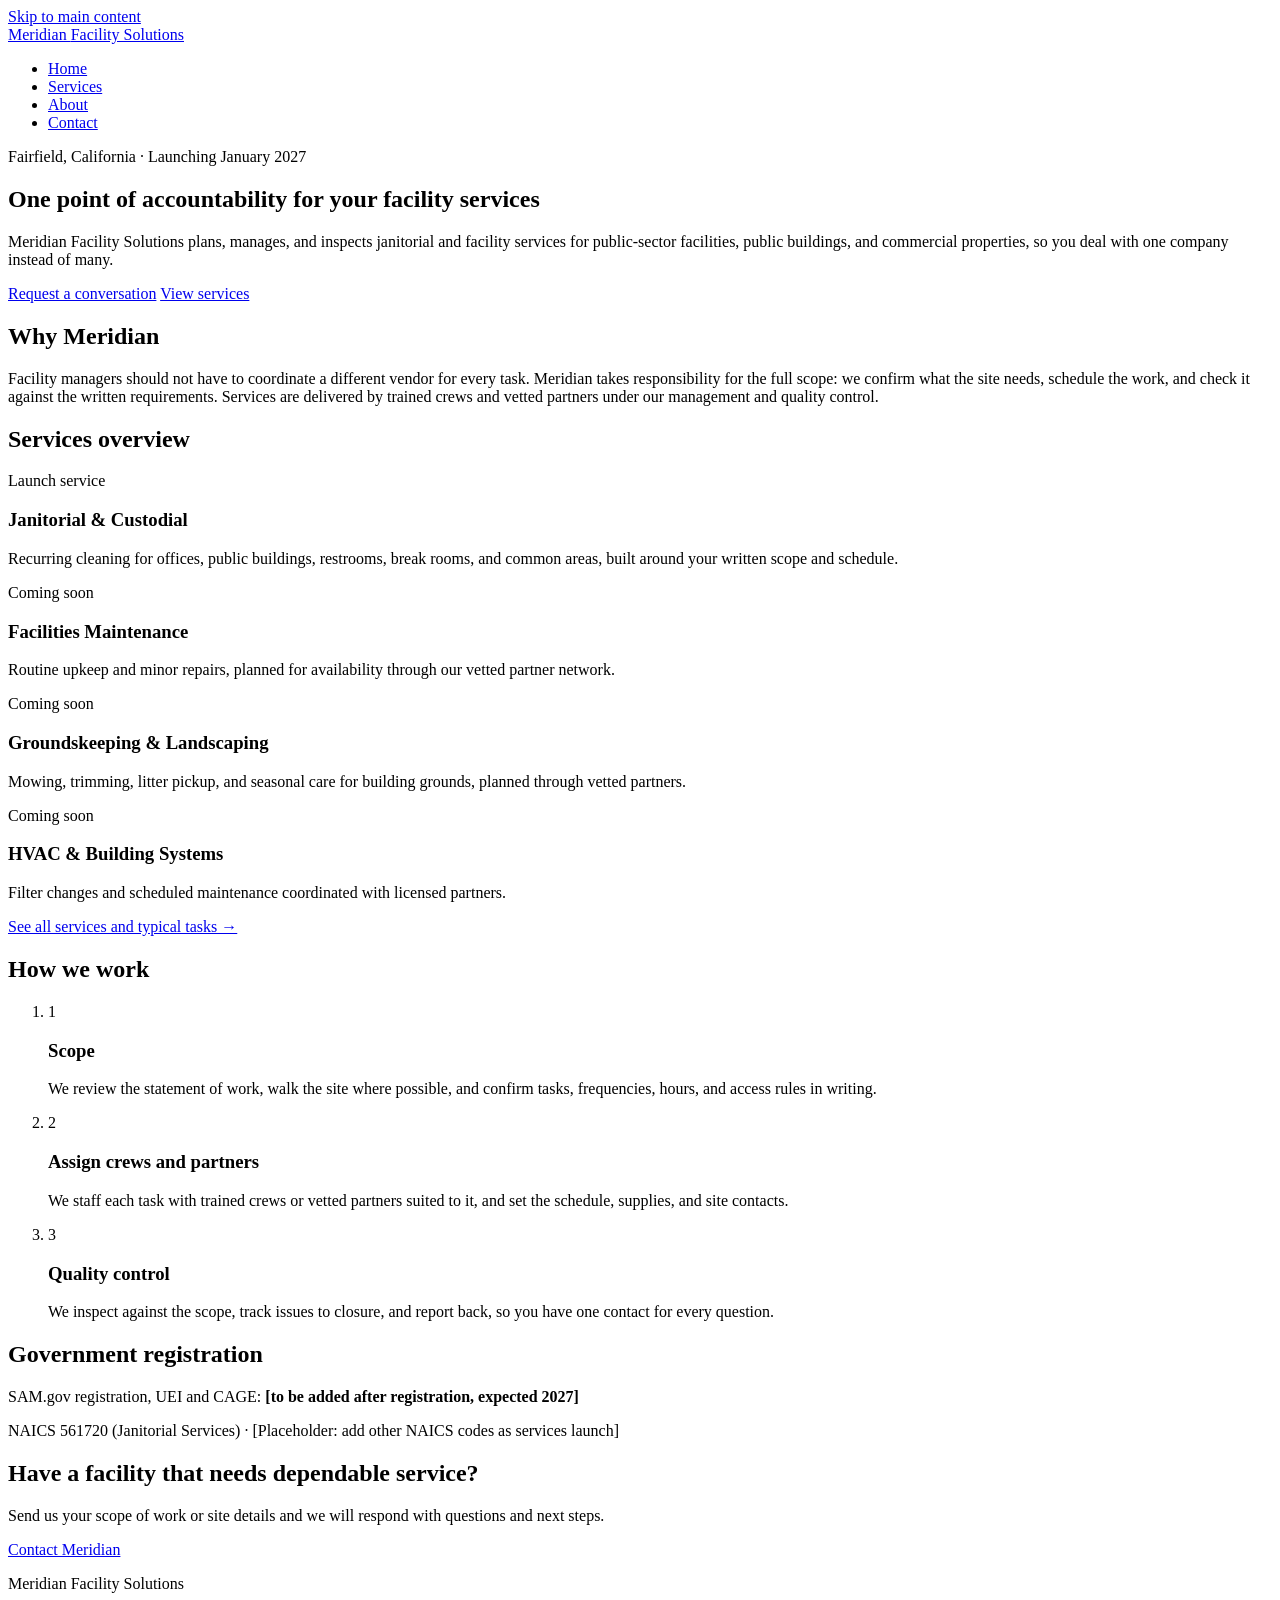
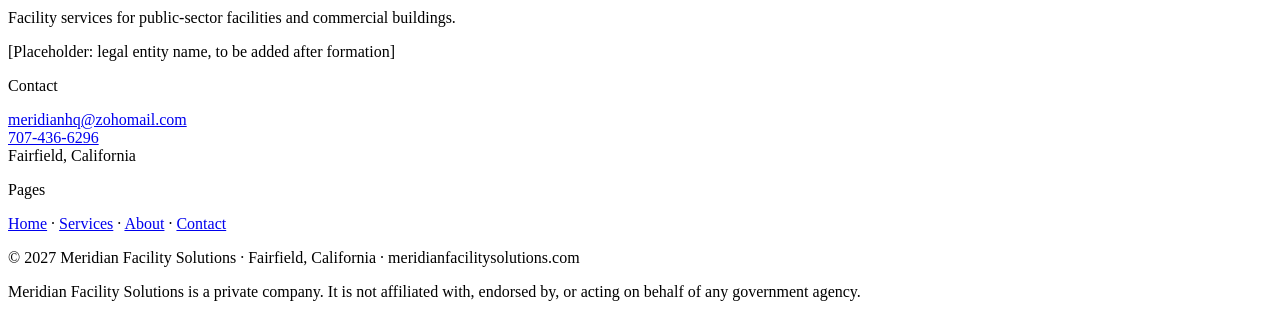
==== index.html @ 204d4d53 "Add site pages" ====
<!DOCTYPE html>
<html lang="en">
<head>
<meta charset="utf-8">
<meta name="viewport" content="width=device-width, initial-scale=1">
<title>Meridian Facility Solutions | Facility Services for Public-Sector and Commercial Buildings</title>
<meta name="description" content="Meridian Facility Solutions, based in Fairfield, California, manages janitorial and facility services for public-sector facilities and commercial buildings under one point of accountability.">
<link rel="stylesheet" href="style.css">
</head>
<body>
<a class="skip" href="#main">Skip to main content</a>
<header class="site-header">
  <div class="wrap header-inner">
    <a class="brand" href="index.html">Meridian <span>Facility Solutions</span></a>
    <nav aria-label="Main navigation">
      <ul class="nav">
        <li><a href="index.html" aria-current="page">Home</a></li>
        <li><a href="services.html">Services</a></li>
        <li><a href="about.html">About</a></li>
        <li><a href="contact.html">Contact</a></li>
      </ul>
    </nav>
  </div>
</header>
<main id="main">
  <section class="hero">
    <div class="wrap">
      <p class="eyebrow">Fairfield, California &middot; Launching January 2027</p>
      <h1>One point of accountability for your facility services</h1>
      <p class="lead">Meridian Facility Solutions plans, manages, and inspects janitorial and facility services for public-sector facilities, public buildings, and commercial properties, so you deal with one company instead of many.</p>
      <div class="hero-actions">
        <a class="btn btn-gold" href="contact.html">Request a conversation</a>
        <a class="btn btn-outline" href="services.html">View services</a>
      </div>
    </div>
  </section>

  <section class="section">
    <div class="wrap narrow">
      <h2>Why Meridian</h2>
      <!-- OWNER REVIEW BEFORE BIDDING: On small-business set-aside federal service contracts,
     FAR 52.219-14 (Limitations on Subcontracting) generally requires the prime contractor to perform
     at least 50% of the work (by amount paid for services) with its own employees; work subcontracted to
     similarly situated small businesses can count toward that share. Review the workforce wording on this
     site (crews vs. partners) so it matches how you will actually staff each contract. -->
      <p>Facility managers should not have to coordinate a different vendor for every task. Meridian takes responsibility for the full scope: we confirm what the site needs, schedule the work, and check it against the written requirements. Services are delivered by trained crews and vetted partners under our management and quality control.</p>
    </div>
  </section>

  <section class="section alt">
    <div class="wrap">
      <h2>Services overview</h2>
      <div class="grid">
        <article class="card featured">
          <span class="tag tag-live">Launch service</span>
          <h3>Janitorial &amp; Custodial</h3>
          <p>Recurring cleaning for offices, public buildings, restrooms, break rooms, and common areas, built around your written scope and schedule.</p>
        </article>
        <article class="card">
          <span class="tag">Coming soon</span>
          <h3>Facilities Maintenance</h3>
          <p>Routine upkeep and minor repairs, planned for availability through our vetted partner network.</p>
        </article>
        <article class="card">
          <span class="tag">Coming soon</span>
          <h3>Groundskeeping &amp; Landscaping</h3>
          <p>Mowing, trimming, litter pickup, and seasonal care for building grounds, planned through vetted partners.</p>
        </article>
        <article class="card">
          <span class="tag">Coming soon</span>
          <h3>HVAC &amp; Building Systems</h3>
          <p>Filter changes and scheduled maintenance coordinated with licensed partners.</p>
        </article>
      </div>
      <p class="center"><a class="text-link" href="services.html">See all services and typical tasks &rarr;</a></p>
    </div>
  </section>

  <section class="section">
    <div class="wrap">
      <h2>How we work</h2>
      <ol class="steps">
        <li>
          <span class="step-num" aria-hidden="true">1</span>
          <h3>Scope</h3>
          <p>We review the statement of work, walk the site where possible, and confirm tasks, frequencies, hours, and access rules in writing.</p>
        </li>
        <li>
          <span class="step-num" aria-hidden="true">2</span>
          <h3>Assign crews and partners</h3>
          <p>We staff each task with trained crews or vetted partners suited to it, and set the schedule, supplies, and site contacts.</p>
        </li>
        <li>
          <span class="step-num" aria-hidden="true">3</span>
          <h3>Quality control</h3>
          <p>We inspect against the scope, track issues to closure, and report back, so you have one contact for every question.</p>
        </li>
      </ol>
    </div>
  </section>

  <section class="section alt">
    <div class="wrap narrow">
      <div class="reg-box" role="note" aria-label="Government registration status">
        <h2>Government registration</h2>
        <!-- PLACEHOLDER: Replace after SAM.gov registration is active. Do not add numbers before they are issued. -->
        <p>SAM.gov registration, UEI and CAGE: <strong>[to be added after registration, expected 2027]</strong></p>
        <p>NAICS 561720 (Janitorial Services) &middot; <span class="ph-inline">[Placeholder: add other NAICS codes as services launch]</span></p>
      </div>
    </div>
  </section>

  <section class="cta">
    <div class="wrap">
      <h2>Have a facility that needs dependable service?</h2>
      <p>Send us your scope of work or site details and we will respond with questions and next steps.</p>
      <a class="btn btn-gold" href="contact.html">Contact Meridian</a>
    </div>
  </section>
</main>
<footer class="site-footer">
  <div class="wrap footer-grid">
    <div>
      <p class="footer-brand">Meridian Facility Solutions</p>
      <p>Facility services for public-sector facilities and commercial buildings.</p>
      <!-- PLACEHOLDER: After the LLC is formed, add the legal entity name here (e.g., "Meridian Facility Solutions is a trade name of [LEGAL ENTITY NAME]"). -->
      <p class="ph-inline">[Placeholder: legal entity name, to be added after formation]</p>
    </div>
    <div>
      <p class="footer-head">Contact</p>
      <p><a href="mailto:meridianhq@zohomail.com">meridianhq@zohomail.com</a><br>
      <a href="tel:+17074366296">707-436-6296</a><br>
      Fairfield, California</p>
    </div>
    <div>
      <p class="footer-head">Pages</p>
      <p><a href="index.html">Home</a> &middot; <a href="services.html">Services</a> &middot; <a href="about.html">About</a> &middot; <a href="contact.html">Contact</a></p>
    </div>
  </div>
  <div class="wrap footer-bottom">
    <p>&copy; 2027 Meridian Facility Solutions &middot; Fairfield, California &middot; meridianfacilitysolutions.com</p>
    <p class="disclaimer">Meridian Facility Solutions is a private company. It is not affiliated with, endorsed by, or acting on behalf of any government agency.</p>
  </div>
</footer>
</body>
</html>
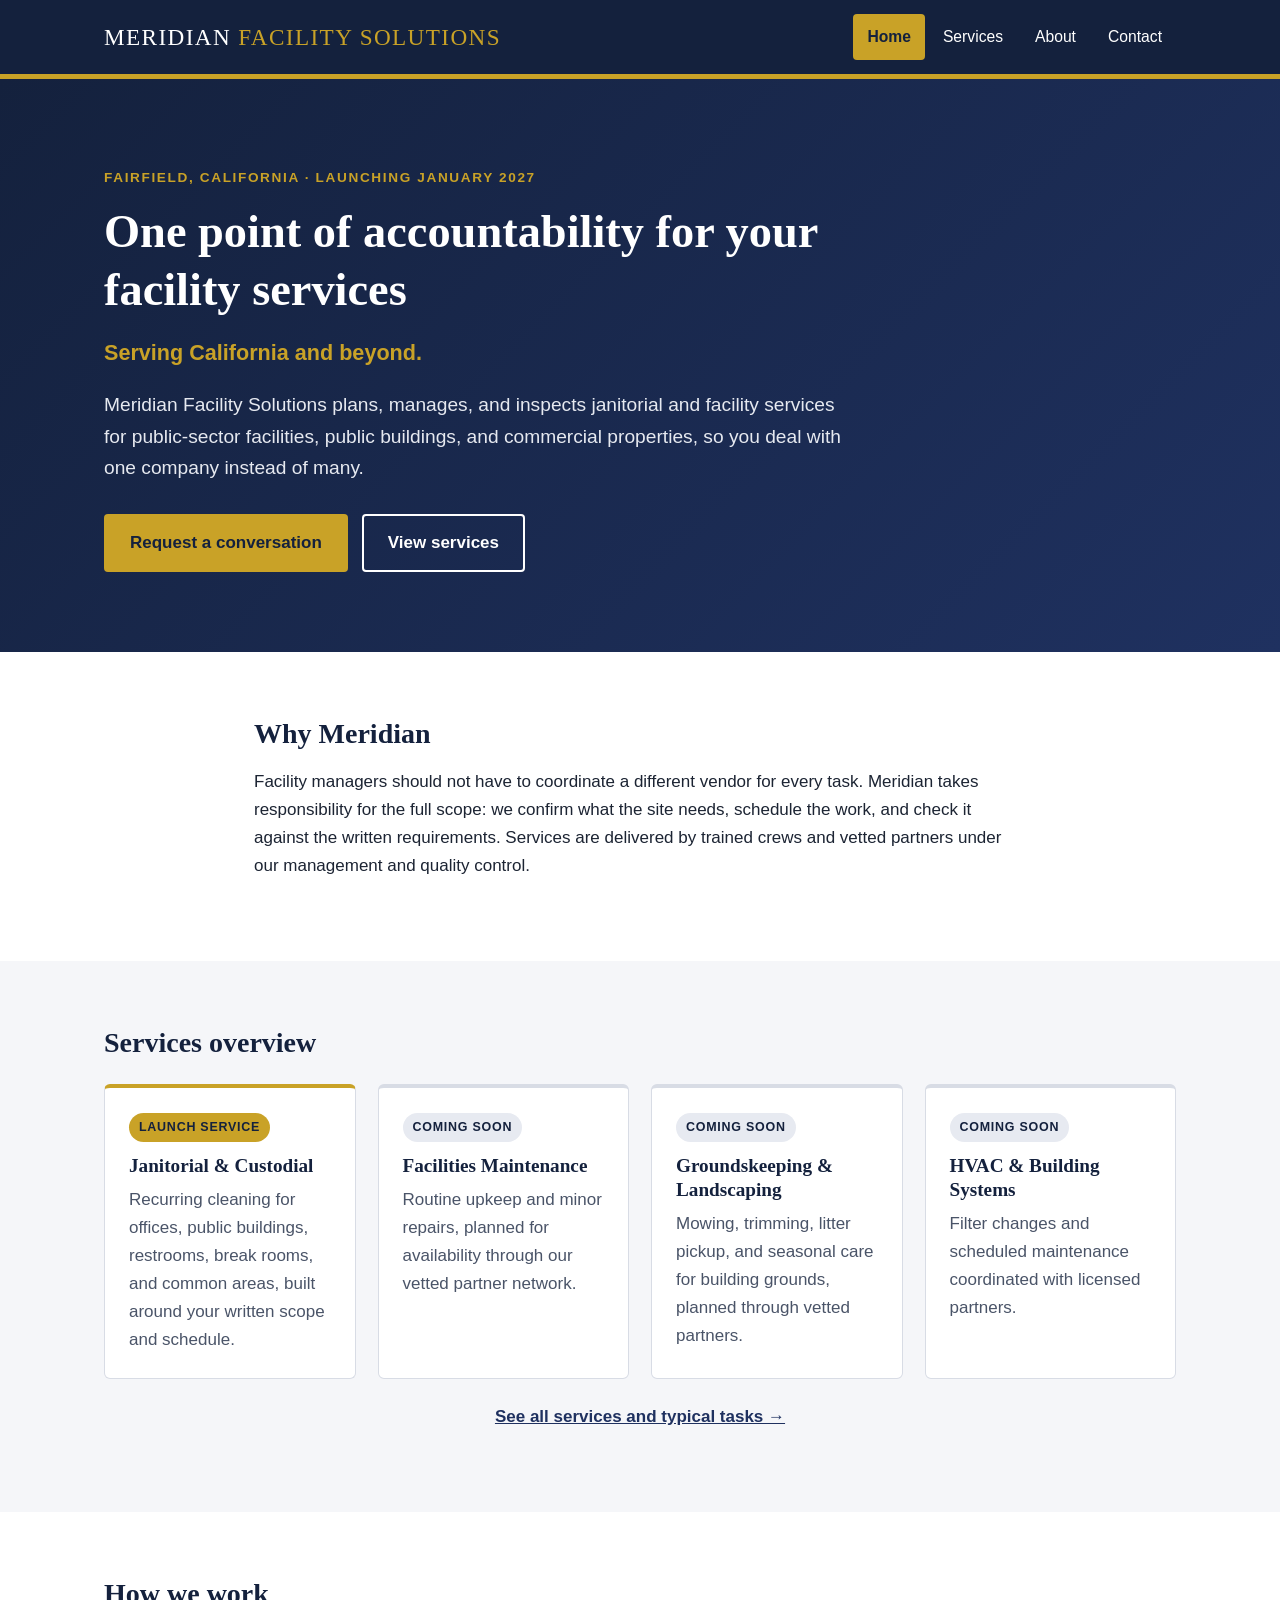
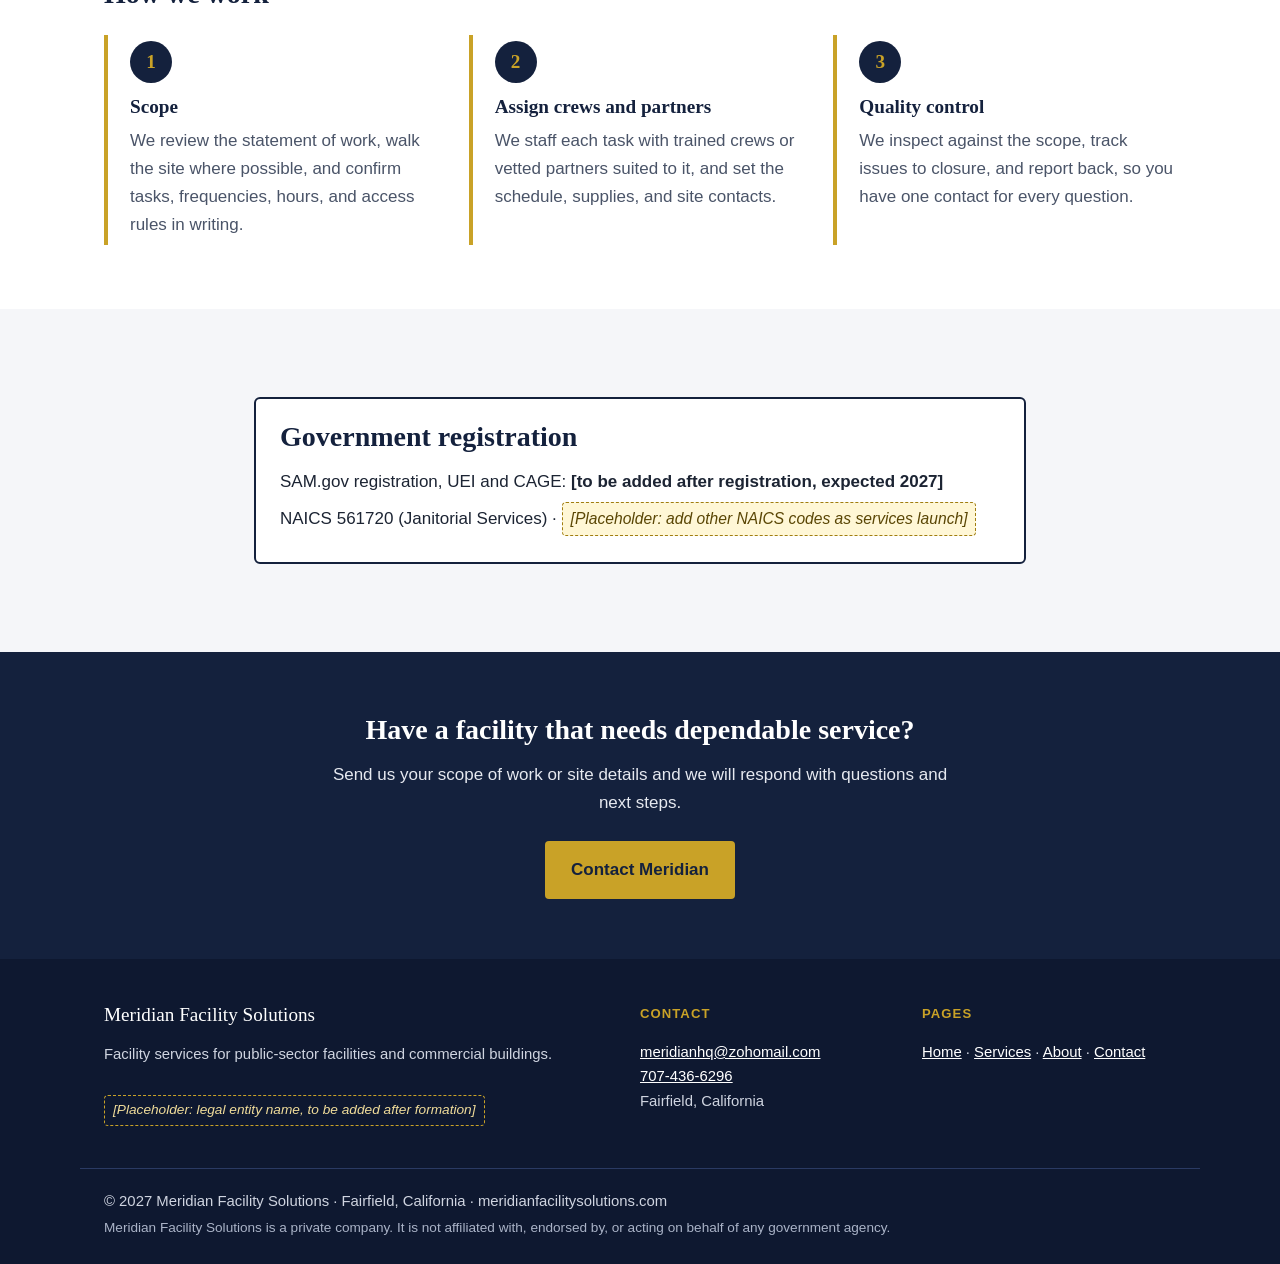
==== commit 78c4eb3e: "Add tagline under home page headline: Serving California and beyond." ====
--- a/index.html
+++ b/index.html
@@ -27,6 +27,7 @@
     <div class="wrap">
       <p class="eyebrow">Fairfield, California &middot; Launching January 2027</p>
       <h1>One point of accountability for your facility services</h1>
+      <p class="tagline">Serving California and beyond.</p>
       <p class="lead">Meridian Facility Solutions plans, manages, and inspects janitorial and facility services for public-sector facilities, public buildings, and commercial properties, so you deal with one company instead of many.</p>
       <div class="hero-actions">
         <a class="btn btn-gold" href="contact.html">Request a conversation</a>
--- a/style.css
+++ b/style.css
@@ -0,0 +1,128 @@
+/* Meridian Facility Solutions - shared stylesheet */
+:root{--navy:#14213d;--navy-2:#1f3160;--gold:#c9a227;--gold-light:#f6efd6;--ink:#1c2433;--muted:#4a5468;--line:#d8dce5;--bg-alt:#f5f6f9}
+*{box-sizing:border-box}
+html{scroll-behavior:smooth}
+body{margin:0;font-family:Arial,Helvetica,sans-serif;color:var(--ink);background:#fff;line-height:1.65;font-size:17px}
+h1,h2,h3,.brand,.footer-brand{font-family:Georgia,"Times New Roman",serif;color:var(--navy);line-height:1.25}
+h1{font-size:2.5rem;margin:0 0 16px}
+h2{font-size:1.75rem;margin:40px 0 14px}
+h3{font-size:1.2rem;margin:0 0 8px}
+.section h2:first-child,.section .wrap>h2:first-child{margin-top:0}
+a{color:var(--navy-2)}
+a:focus-visible,.btn:focus-visible{outline:3px solid var(--gold);outline-offset:3px}
+.wrap{max-width:1120px;margin:0 auto;padding:0 24px}
+.narrow{max-width:820px}
+.center{text-align:center}
+.skip{position:absolute;left:-9999px;top:0;background:var(--gold);color:var(--navy);padding:10px 16px;z-index:10;font-weight:bold}
+.skip:focus{left:12px;top:12px}
+
+/* Header */
+.site-header{background:var(--navy);border-bottom:5px solid var(--gold);position:sticky;top:0;z-index:5}
+.header-inner{display:flex;align-items:center;justify-content:space-between;gap:16px;min-height:74px;flex-wrap:wrap}
+.brand{color:#fff;text-decoration:none;font-size:1.45rem;letter-spacing:.06em;text-transform:uppercase;padding:14px 0}
+.brand span{color:var(--gold)}
+.nav{list-style:none;margin:0;padding:0;display:flex;gap:4px;flex-wrap:wrap}
+.nav a{color:#fff;text-decoration:none;padding:10px 14px;border-radius:4px;display:block;font-size:.98rem}
+.nav a:hover{background:var(--navy-2)}
+.nav a[aria-current="page"]{color:var(--navy);background:var(--gold);font-weight:bold}
+
+/* Hero */
+.hero{background:linear-gradient(135deg,var(--navy) 0%,var(--navy-2) 100%);color:#fff;padding:88px 0 80px}
+.hero h1{color:#fff;font-size:2.9rem;max-width:820px}
+.hero .tagline{color:var(--gold,#c9a227);font-size:1.35rem;font-weight:600;margin:0 0 18px}
+.hero .lead{color:#e6e9f0;max-width:740px}
+.eyebrow{color:var(--gold);text-transform:uppercase;letter-spacing:.12em;font-size:.85rem;font-weight:bold;margin:0 0 14px}
+.lead{font-size:1.2rem;margin:0 0 8px}
+.hero-actions{margin-top:30px;display:flex;gap:14px;flex-wrap:wrap}
+.page-hero{background:var(--navy);color:#fff;padding:56px 0 48px;border-bottom:1px solid var(--navy-2)}
+.page-hero h1{color:#fff}
+.page-hero .lead{color:#e6e9f0;max-width:780px}
+
+/* Buttons */
+.btn{display:inline-block;padding:13px 24px;border-radius:4px;text-decoration:none;font-weight:bold;border:2px solid transparent}
+.btn-gold{background:var(--gold);color:var(--navy)}
+.btn-gold:hover{background:#dbb53a}
+.btn-outline{border-color:#fff;color:#fff}
+.btn-outline:hover{background:#fff;color:var(--navy)}
+.text-link{font-weight:bold}
+
+/* Sections */
+.section{padding:64px 0}
+.section.alt{background:var(--bg-alt)}
+.grid{display:grid;grid-template-columns:repeat(auto-fit,minmax(240px,1fr));gap:22px;margin:24px 0}
+.card{background:#fff;border:1px solid var(--line);border-top:4px solid var(--line);border-radius:6px;padding:24px}
+.card.featured{border-top-color:var(--gold)}
+.card p{margin:0;color:var(--muted)}
+.tag{display:inline-block;font-size:.78rem;font-weight:bold;text-transform:uppercase;letter-spacing:.06em;background:#e7eaf1;color:var(--navy);padding:4px 10px;border-radius:20px;margin-bottom:12px}
+.tag-live{background:var(--gold);color:var(--navy)}
+
+/* Steps */
+.steps{list-style:none;padding:0;margin:24px 0 0;display:grid;grid-template-columns:repeat(auto-fit,minmax(260px,1fr));gap:22px;counter-reset:none}
+.steps li{border-left:4px solid var(--gold);padding:6px 0 6px 22px}
+.step-num{display:inline-flex;align-items:center;justify-content:center;width:42px;height:42px;border-radius:50%;background:var(--navy);color:var(--gold);font-family:Georgia,serif;font-weight:bold;font-size:1.2rem;margin-bottom:12px}
+.steps p{margin:0;color:var(--muted)}
+
+/* Services page */
+.service{border:1px solid var(--line);border-radius:6px;padding:26px 28px;margin:0 0 22px}
+.service:first-of-type{border-left:5px solid var(--gold)}
+.service-head{display:flex;justify-content:space-between;align-items:center;gap:12px;flex-wrap:wrap}
+.service-head h2{margin:0}
+.service-head .tag{margin:0}
+.service h3{margin-top:14px;font-size:1.05rem}
+.tasks{margin:6px 0 0;padding-left:22px}
+.tasks li{margin:4px 0}
+.note{background:var(--gold-light);border-left:4px solid var(--gold);padding:14px 18px;border-radius:4px;margin:0 0 28px}
+
+/* About */
+.values{padding-left:22px}
+.values li{margin:8px 0}
+.bio{border:1px solid var(--line);border-radius:6px;padding:8px 22px;background:var(--bg-alt)}
+
+/* Placeholders - remove styling once filled in */
+.placeholder,.ph-inline{background:#fff7d6;border:1px dashed #a07d10;color:#5a4605;padding:8px 12px;border-radius:4px;font-style:italic}
+.ph-inline{display:inline-block;padding:3px 8px;font-size:.92em}
+.site-footer .ph-inline{background:transparent;border-color:var(--gold);color:#f0dc9a}
+
+/* Registration box */
+.reg-box{border:2px solid var(--navy);border-radius:6px;padding:20px 24px;background:#fff;margin:24px 0}
+.reg-box h2,.reg-box h3{margin-top:0}
+.reg-box p{margin:6px 0}
+
+/* Contact */
+.contact-grid{display:grid;grid-template-columns:1fr 1fr;gap:36px}
+.contact-card{align-self:start;background:var(--bg-alt);border-top:5px solid var(--gold);border-radius:6px;padding:28px}
+.contact-card h2,.contact-side h2{margin-top:0}
+.contact-list{margin:0 0 24px;display:grid;grid-template-columns:auto 1fr;gap:10px 20px}
+.contact-list dt{font-weight:bold;color:var(--navy)}
+.contact-list dd{margin:0}
+
+/* CTA */
+.cta{background:var(--navy);color:#fff;text-align:center;padding:60px 0}
+.cta h2{color:#fff;margin-top:0}
+.cta p{color:#e6e9f0;margin:0 auto 24px;max-width:640px}
+
+/* Footer */
+.site-footer{background:#0e1830;color:#cfd4e0;padding:44px 0 20px;font-size:.93rem}
+.site-footer a{color:#fff}
+.footer-grid{display:grid;grid-template-columns:2fr 1fr 1fr;gap:28px}
+.footer-brand{color:#fff;font-size:1.2rem;margin:0 0 8px}
+.footer-head{color:var(--gold);font-weight:bold;text-transform:uppercase;letter-spacing:.08em;font-size:.82rem;margin:0 0 8px}
+.footer-bottom{border-top:1px solid #2a3a63;margin-top:28px;padding-top:16px}
+.footer-bottom p{margin:4px 0}
+.disclaimer{font-size:.85rem;color:#aab3c7}
+
+/* Responsive */
+@media (max-width:820px){
+  body{font-size:16px}
+  h1,.hero h1{font-size:2rem}
+  .hero{padding:60px 0 56px}
+  .contact-grid,.footer-grid{grid-template-columns:1fr}
+  .header-inner{justify-content:center;text-align:center}
+  .nav{justify-content:center}
+}
+@media (max-width:480px){
+  .brand{font-size:1.15rem}
+  .nav a{padding:8px 10px;font-size:.92rem}
+  .contact-list{grid-template-columns:1fr}
+  .contact-list dd{margin-bottom:8px}
+}
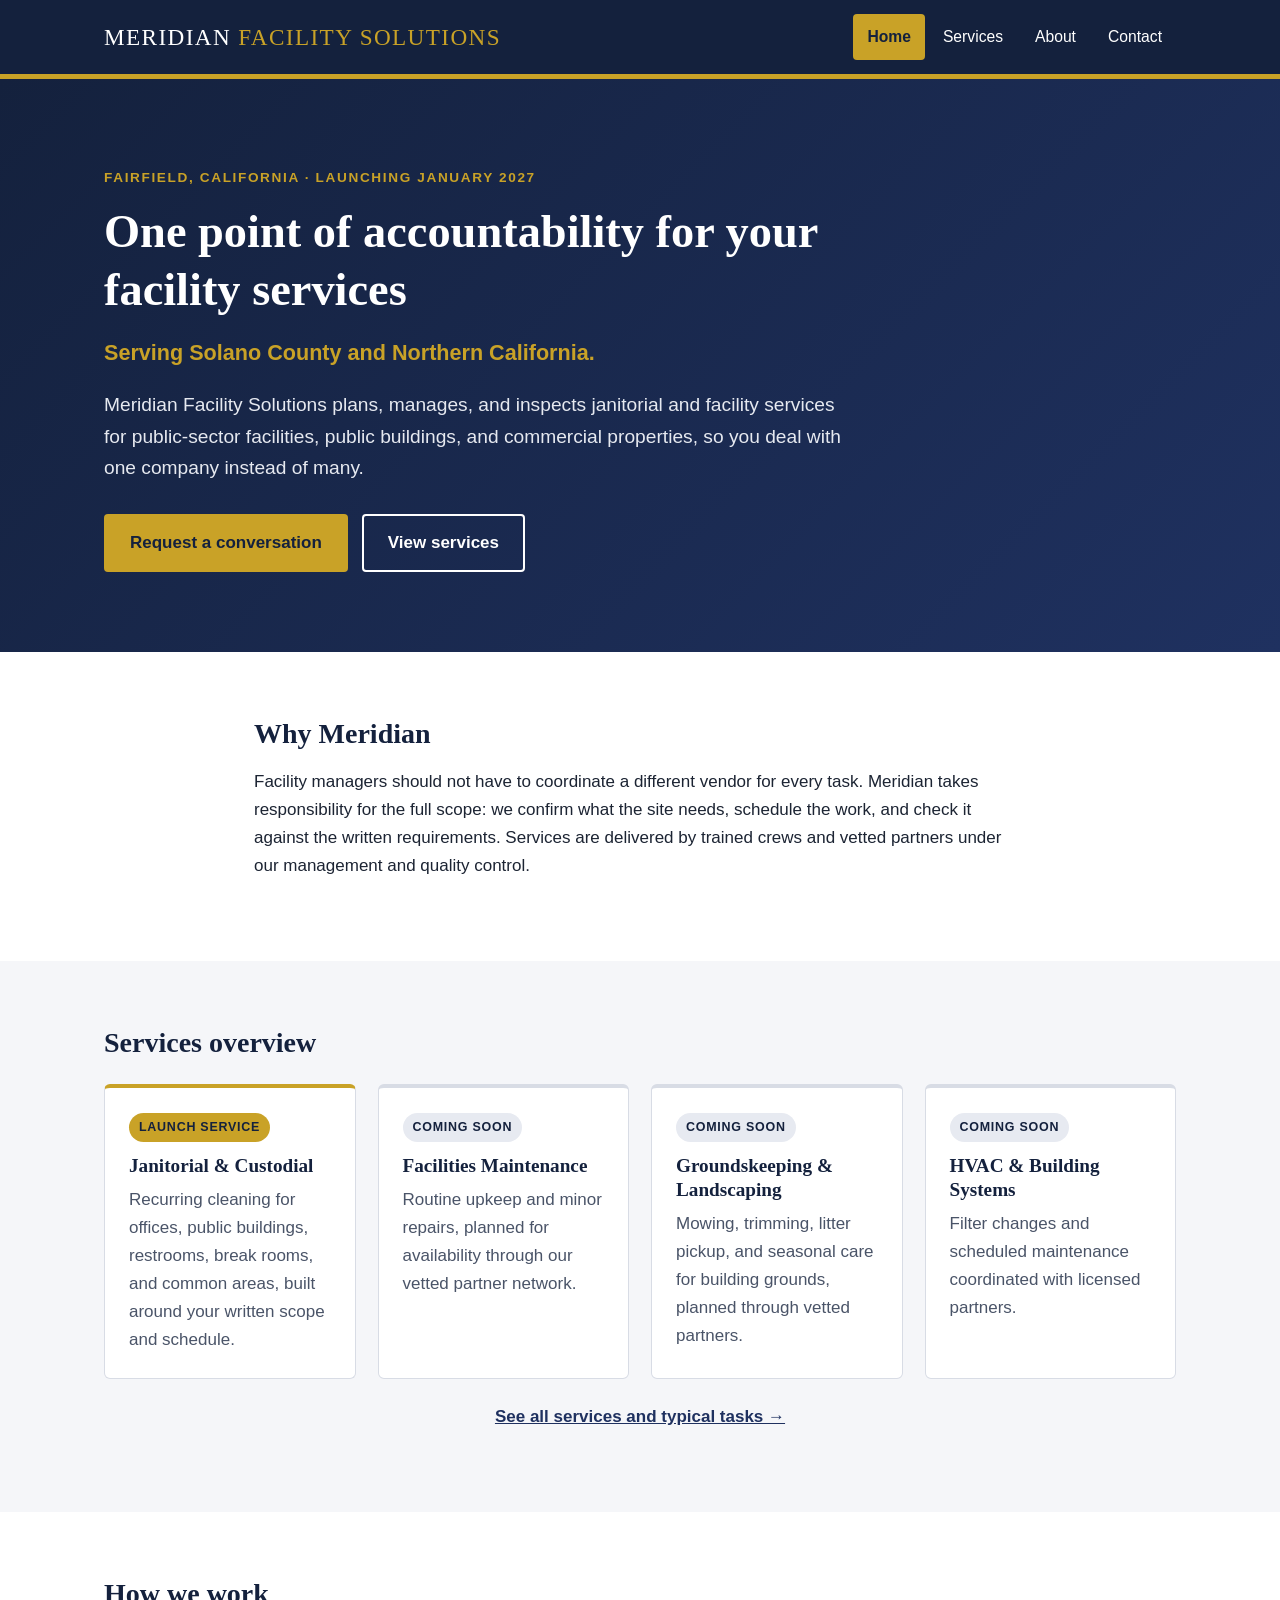
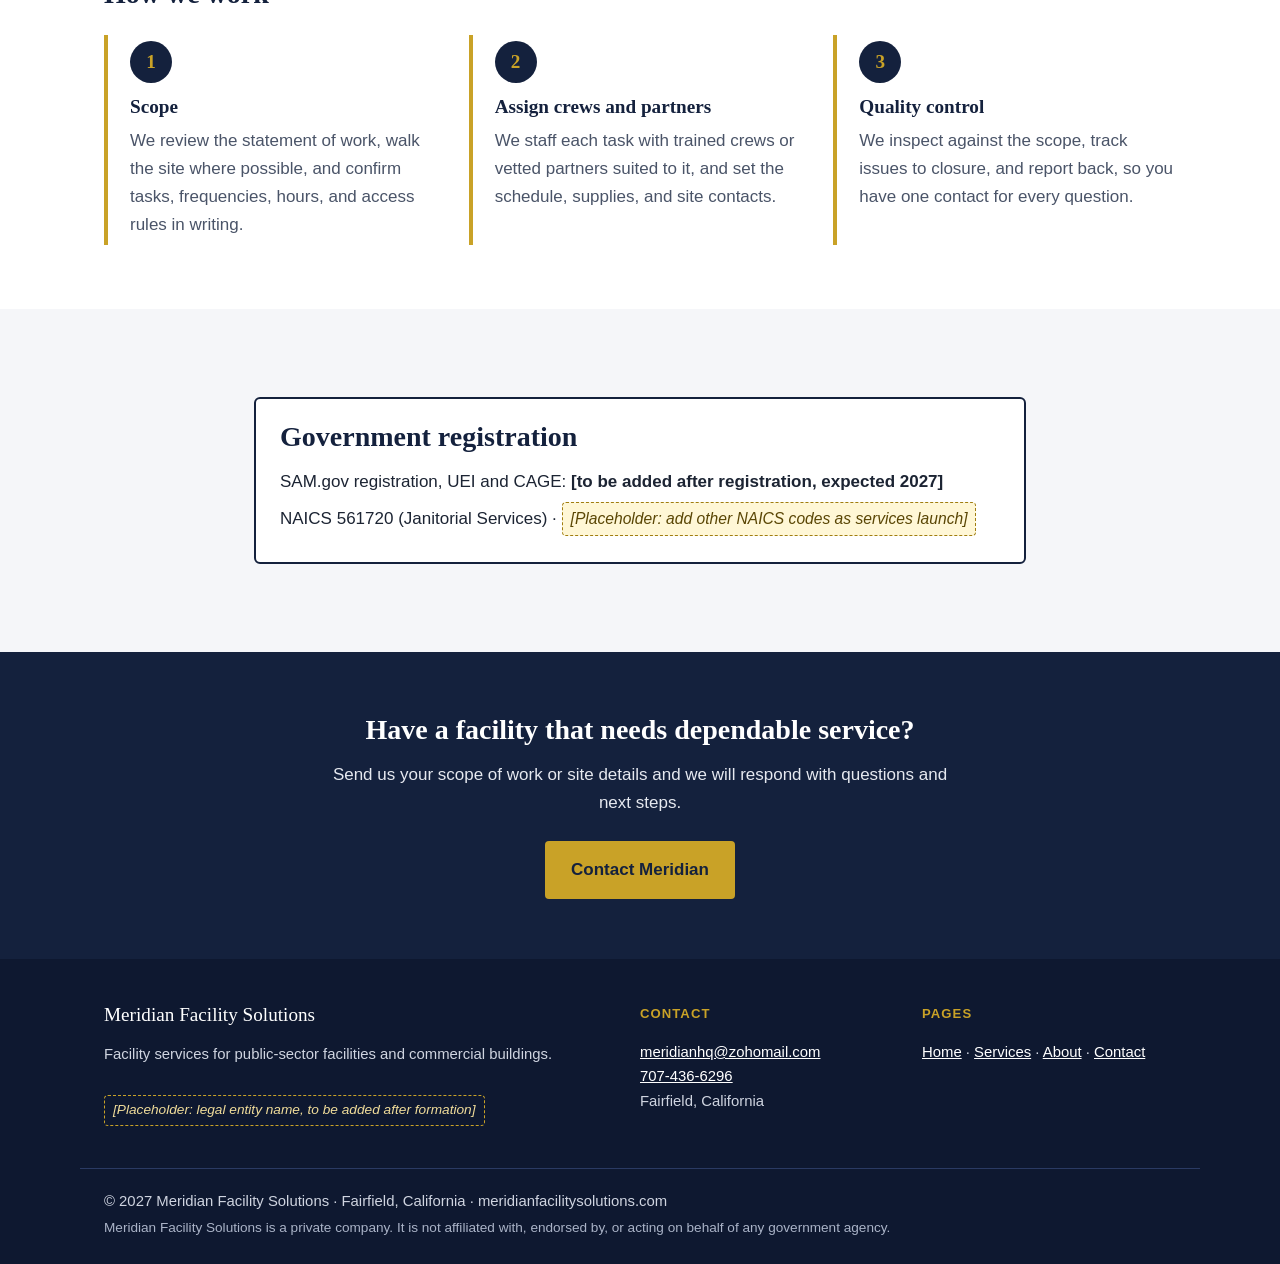
==== commit eb7f6232: "Website wording updates: About rewrite, service area, contact page" ====
--- a/index.html
+++ b/index.html
@@ -27,7 +27,7 @@
     <div class="wrap">
       <p class="eyebrow">Fairfield, California &middot; Launching January 2027</p>
       <h1>One point of accountability for your facility services</h1>
-      <p class="tagline">Serving California and beyond.</p>
+      <p class="tagline">Serving Solano County and Northern California.</p>
       <p class="lead">Meridian Facility Solutions plans, manages, and inspects janitorial and facility services for public-sector facilities, public buildings, and commercial properties, so you deal with one company instead of many.</p>
       <div class="hero-actions">
         <a class="btn btn-gold" href="contact.html">Request a conversation</a>
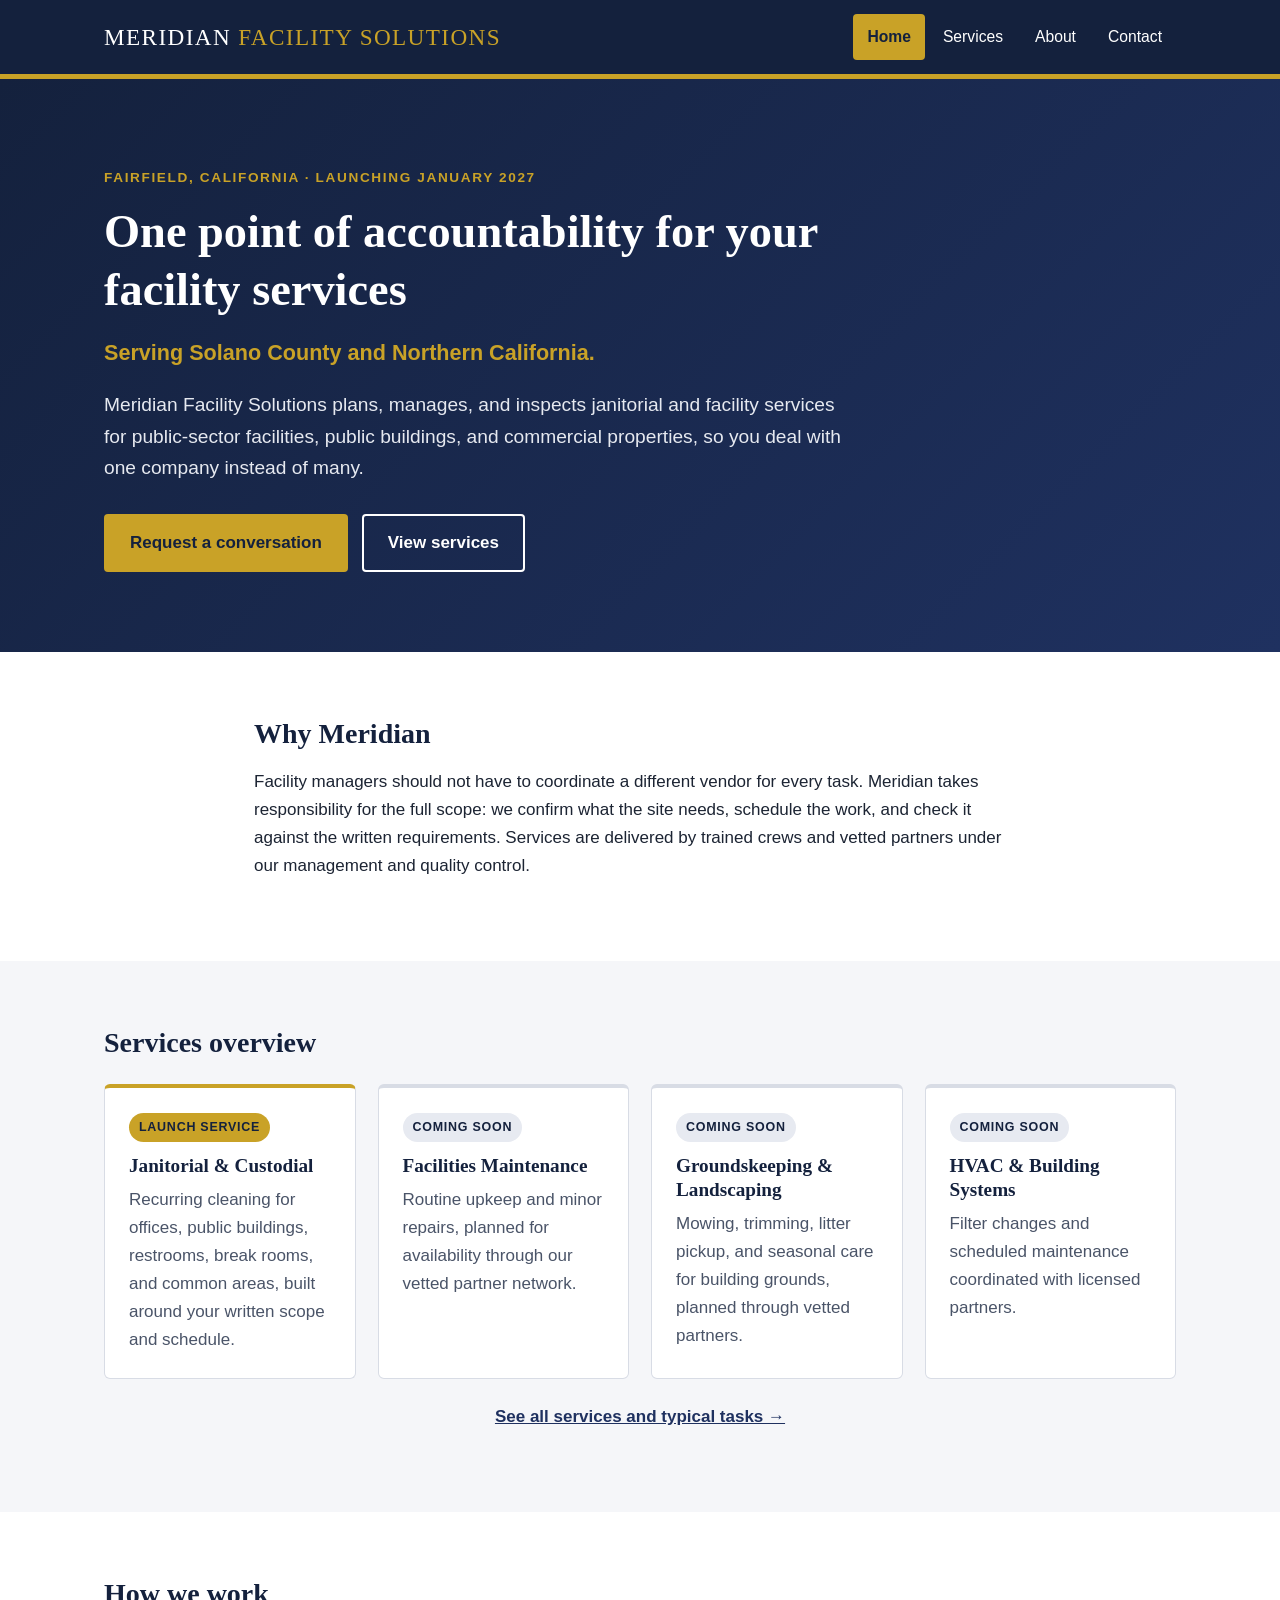
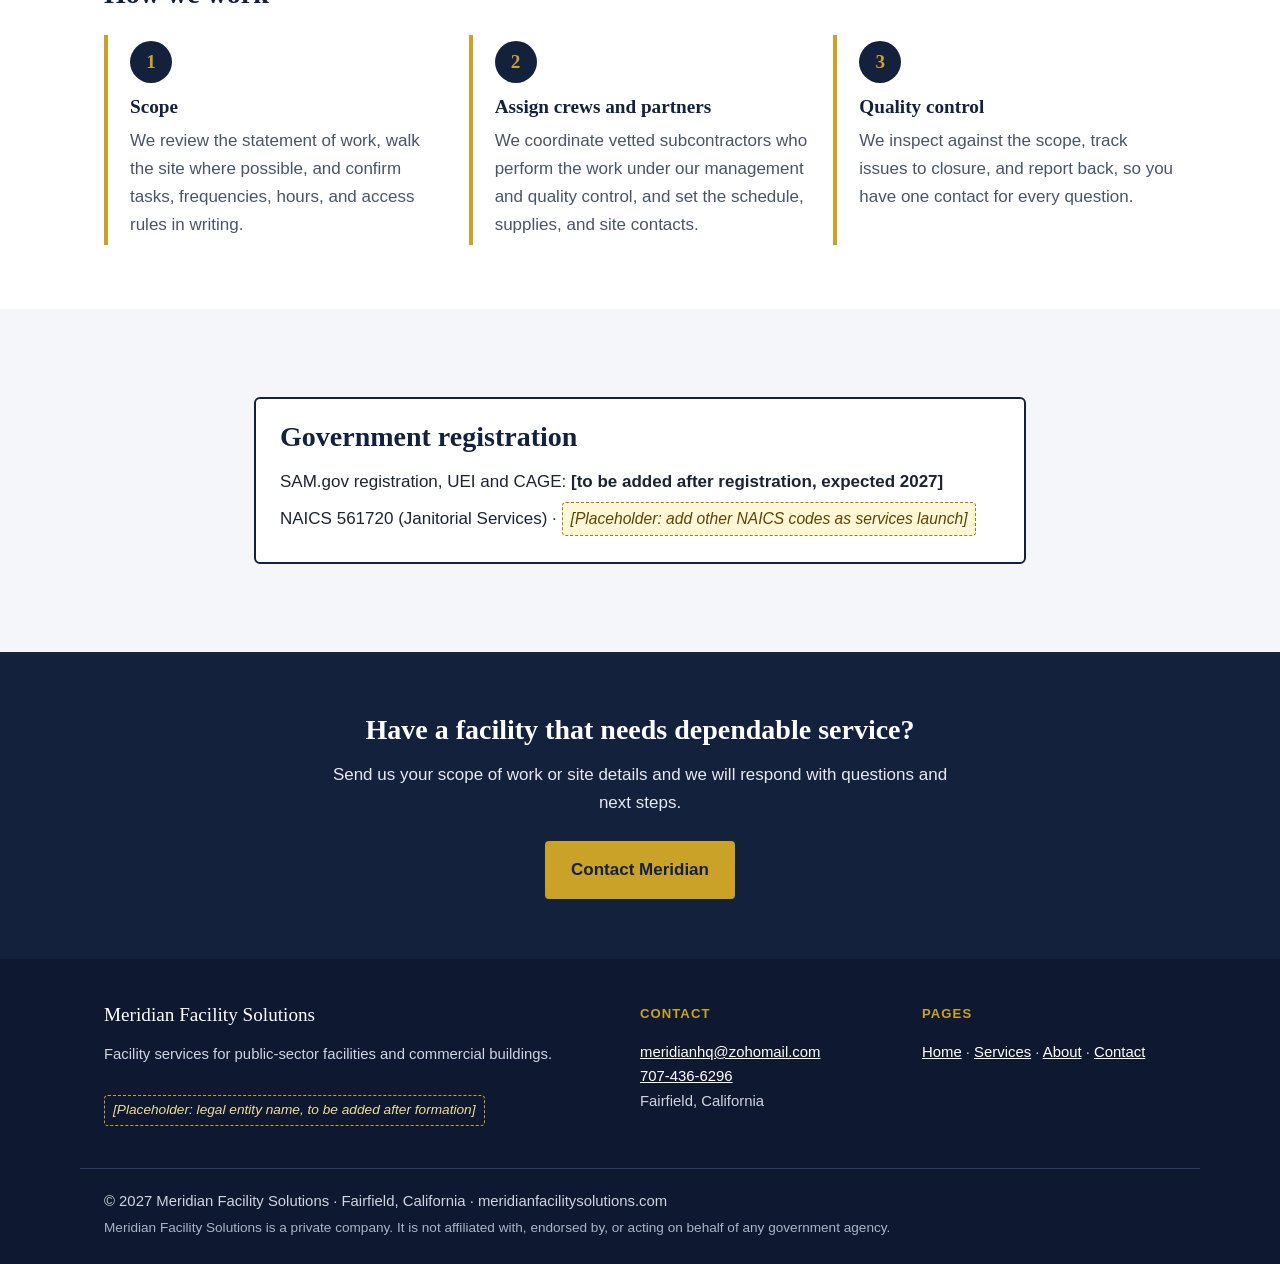
==== commit 9dbd130e: "Home page: update How we work wording" ====
--- a/index.html
+++ b/index.html
@@ -89,7 +89,7 @@
         <li>
           <span class="step-num" aria-hidden="true">2</span>
           <h3>Assign crews and partners</h3>
-          <p>We staff each task with trained crews or vetted partners suited to it, and set the schedule, supplies, and site contacts.</p>
+          <p>We coordinate vetted subcontractors who perform the work under our management and quality control, and set the schedule, supplies, and site contacts.</p>
         </li>
         <li>
           <span class="step-num" aria-hidden="true">3</span>
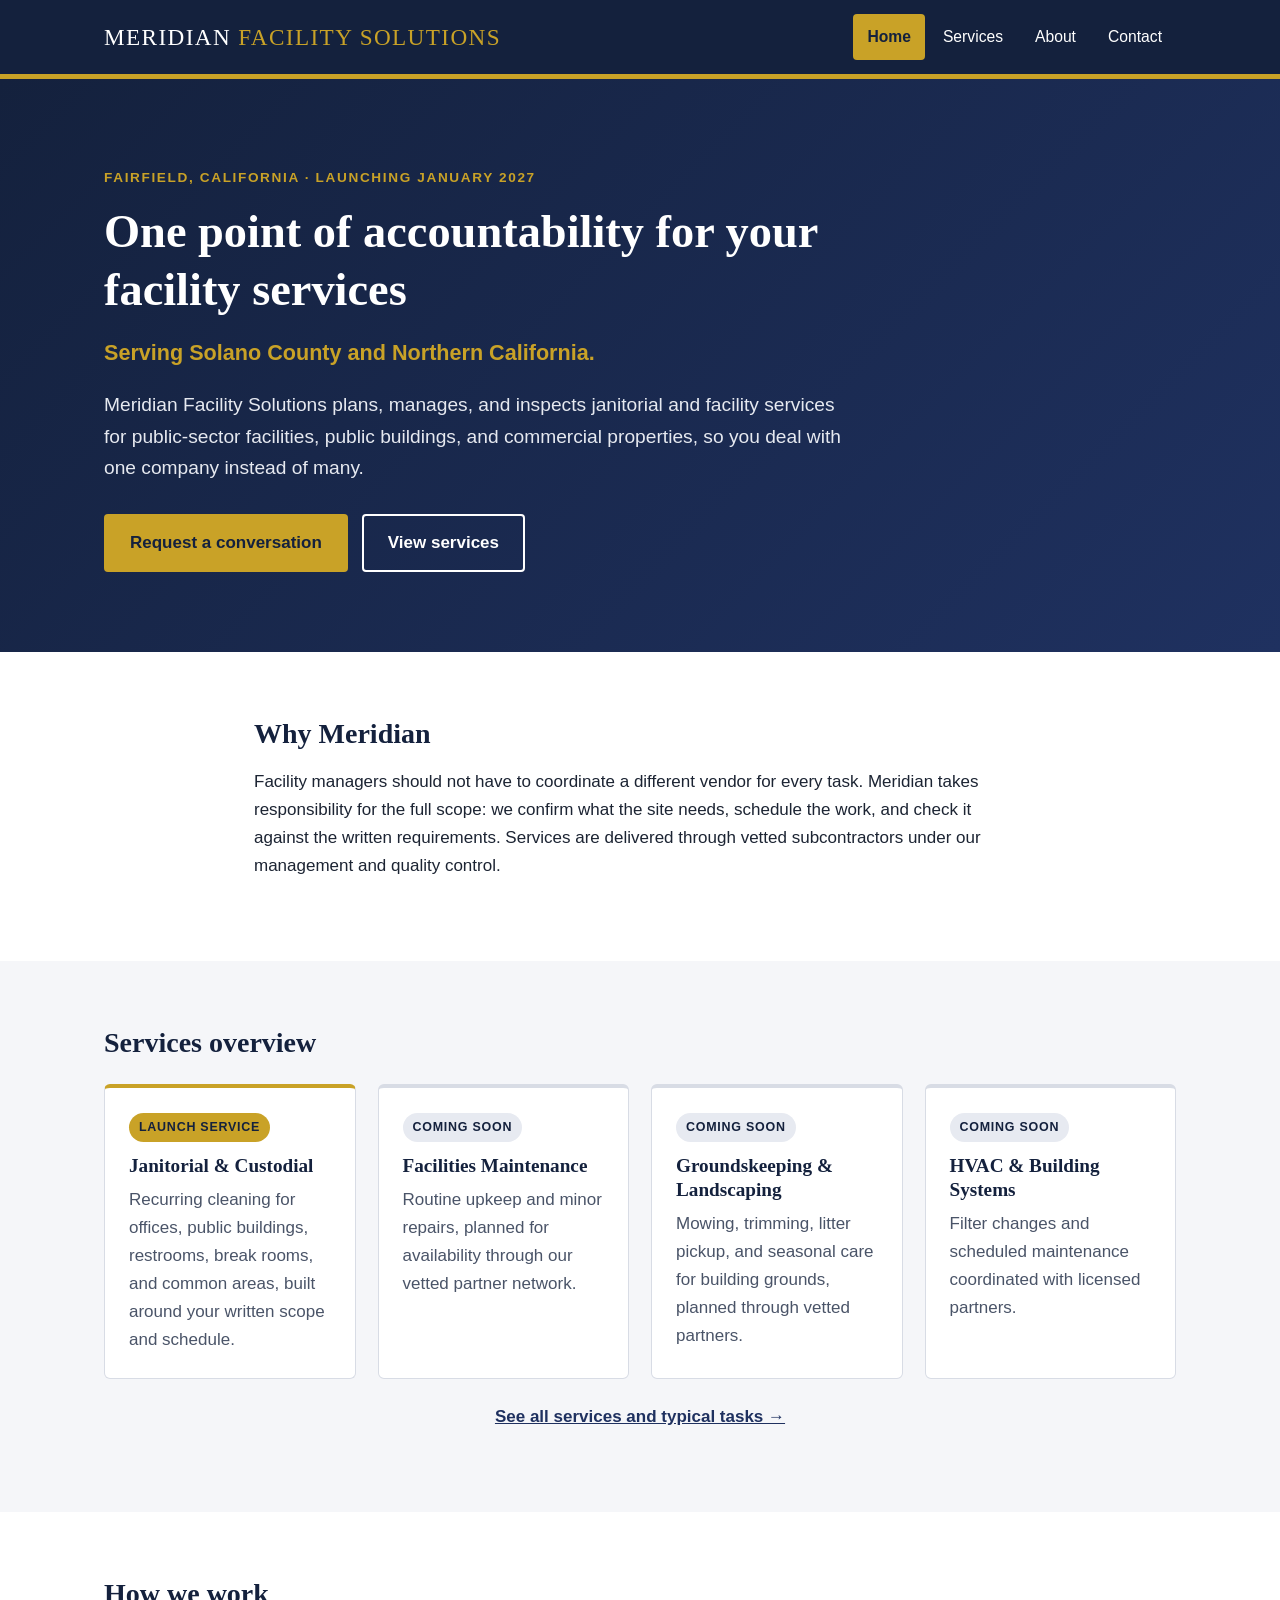
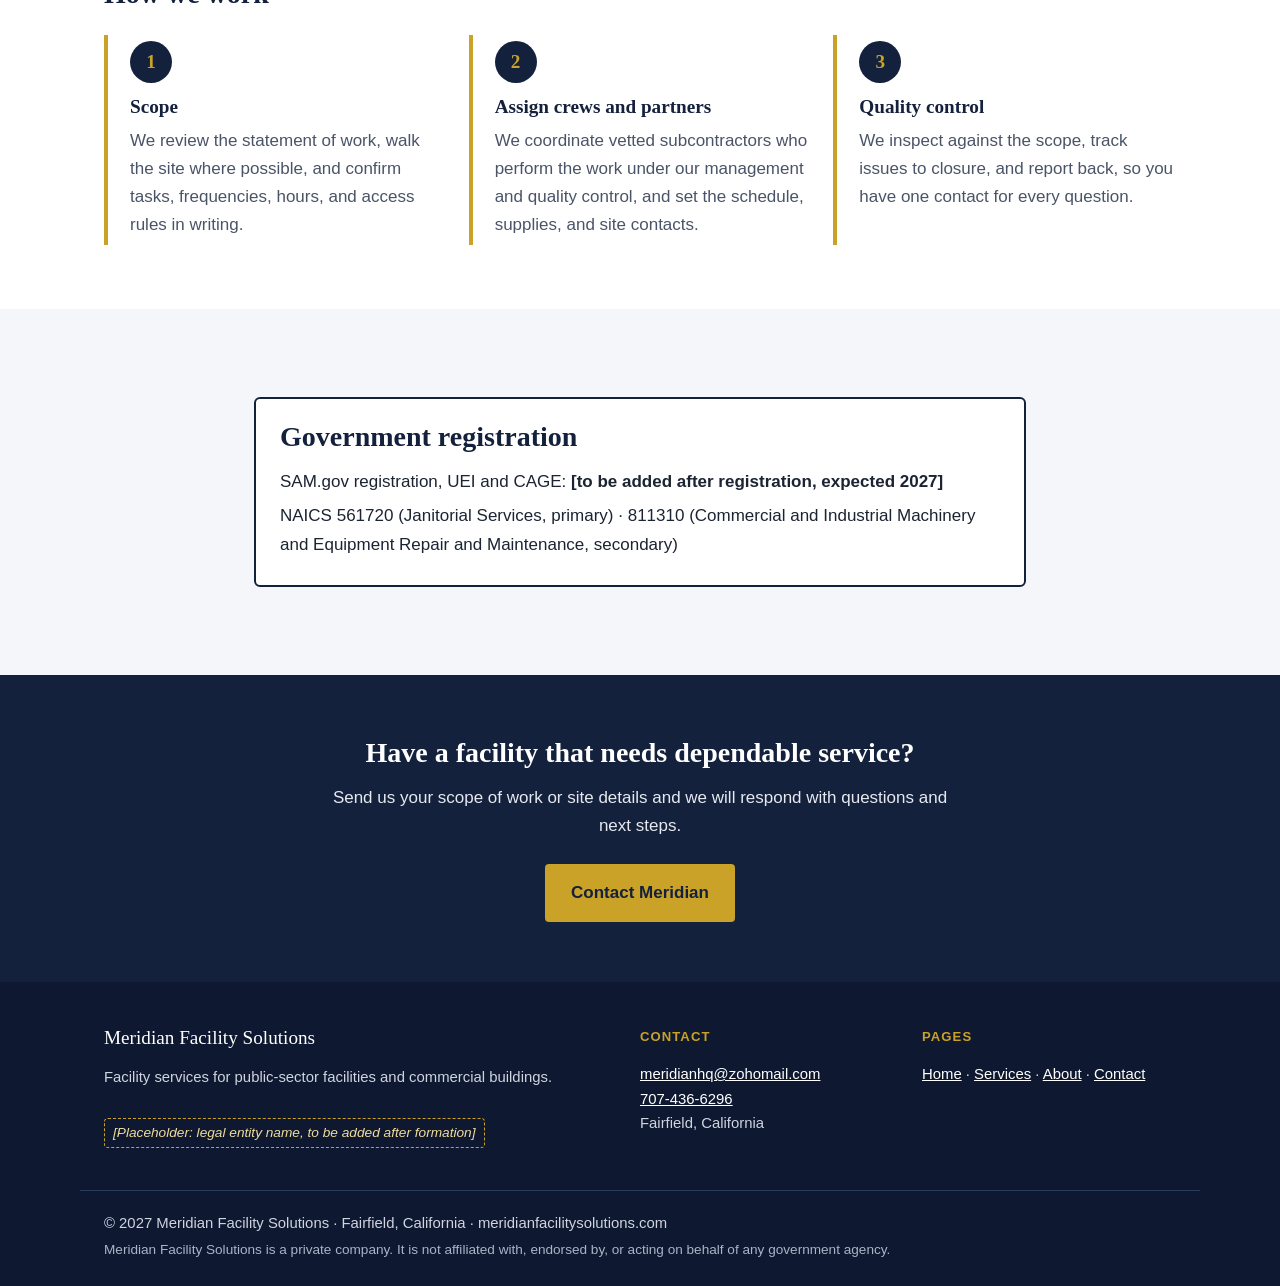
==== commit c51b9bec: "Update staffing wording and NAICS codes on home and About pages" ====
--- a/index.html
+++ b/index.html
@@ -44,7 +44,7 @@
      at least 50% of the work (by amount paid for services) with its own employees; work subcontracted to
      similarly situated small businesses can count toward that share. Review the workforce wording on this
      site (crews vs. partners) so it matches how you will actually staff each contract. -->
-      <p>Facility managers should not have to coordinate a different vendor for every task. Meridian takes responsibility for the full scope: we confirm what the site needs, schedule the work, and check it against the written requirements. Services are delivered by trained crews and vetted partners under our management and quality control.</p>
+      <p>Facility managers should not have to coordinate a different vendor for every task. Meridian takes responsibility for the full scope: we confirm what the site needs, schedule the work, and check it against the written requirements. Services are delivered through vetted subcontractors under our management and quality control.</p>
     </div>
   </section>
 
@@ -106,7 +106,7 @@
         <h2>Government registration</h2>
         <!-- PLACEHOLDER: Replace after SAM.gov registration is active. Do not add numbers before they are issued. -->
         <p>SAM.gov registration, UEI and CAGE: <strong>[to be added after registration, expected 2027]</strong></p>
-        <p>NAICS 561720 (Janitorial Services) &middot; <span class="ph-inline">[Placeholder: add other NAICS codes as services launch]</span></p>
+        <p>NAICS 561720 (Janitorial Services, primary) &middot; 811310 (Commercial and Industrial Machinery and Equipment Repair and Maintenance, secondary)</p>
       </div>
     </div>
   </section>
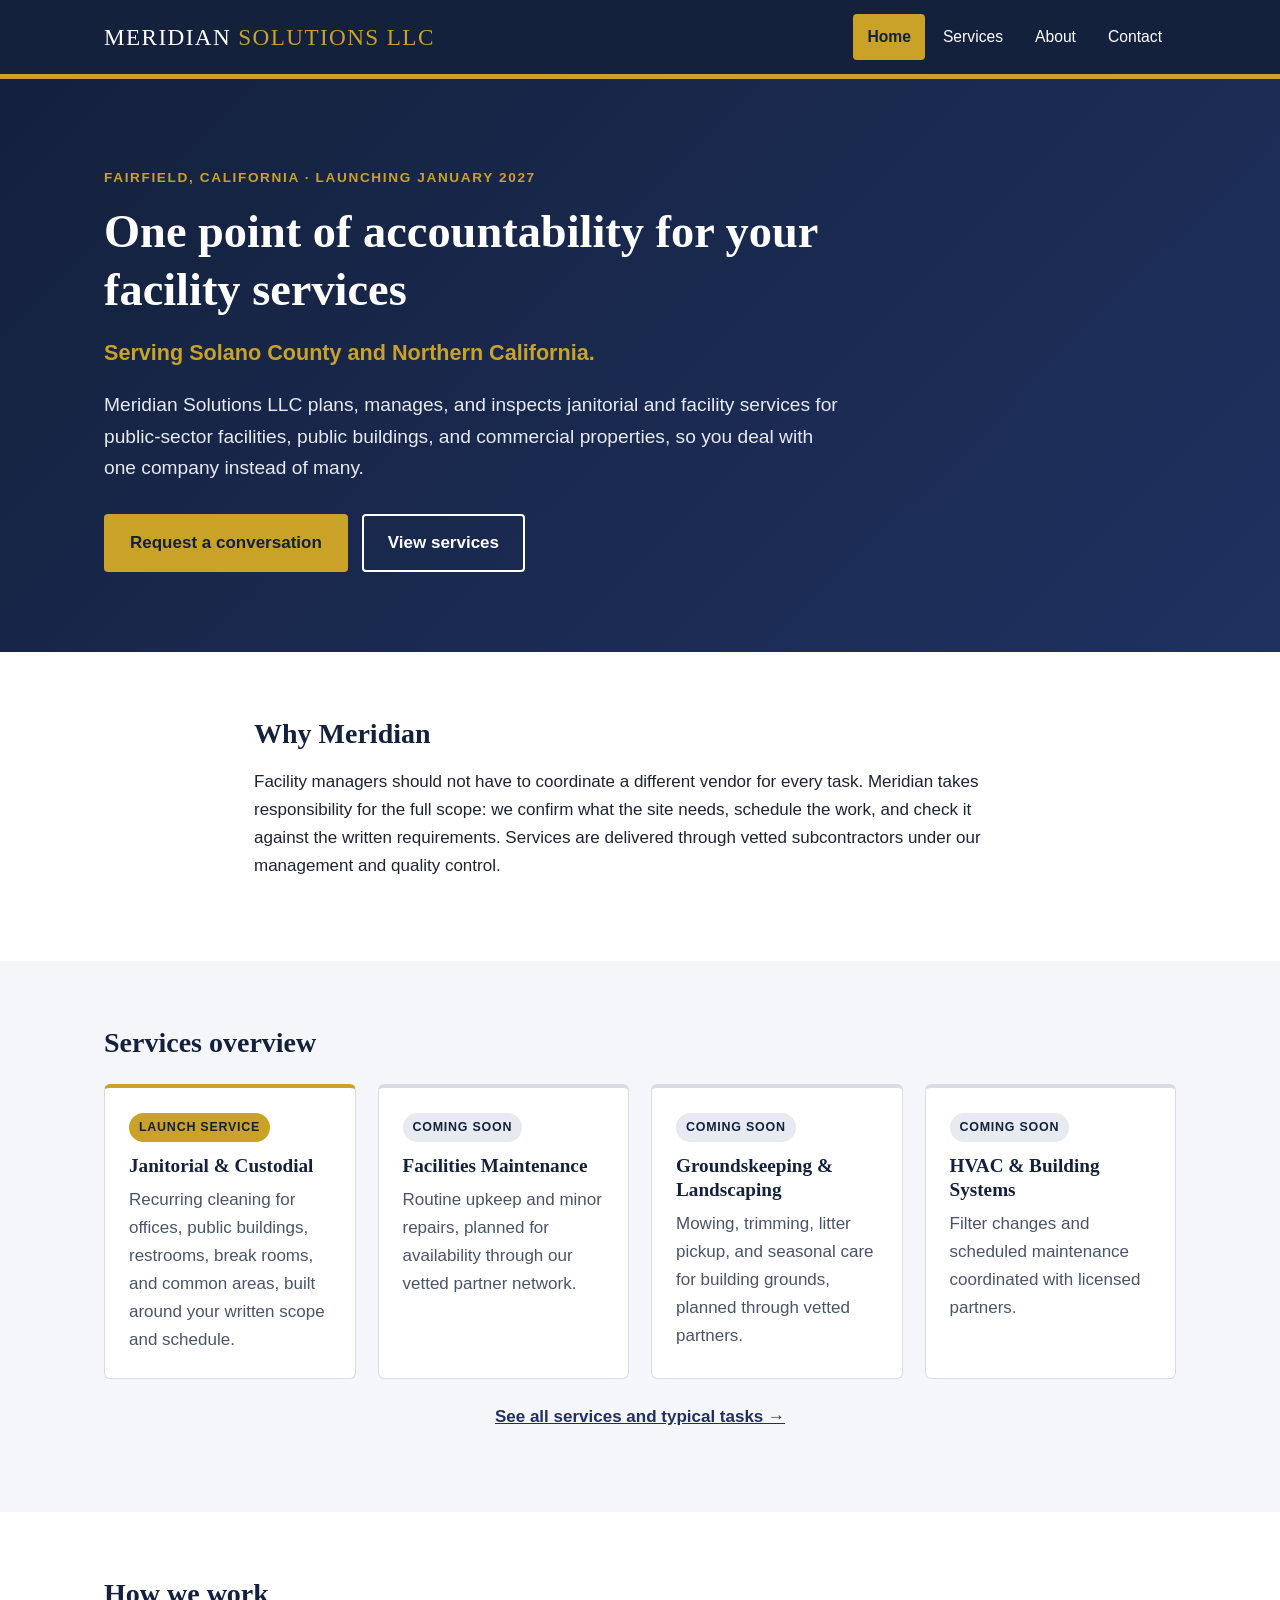
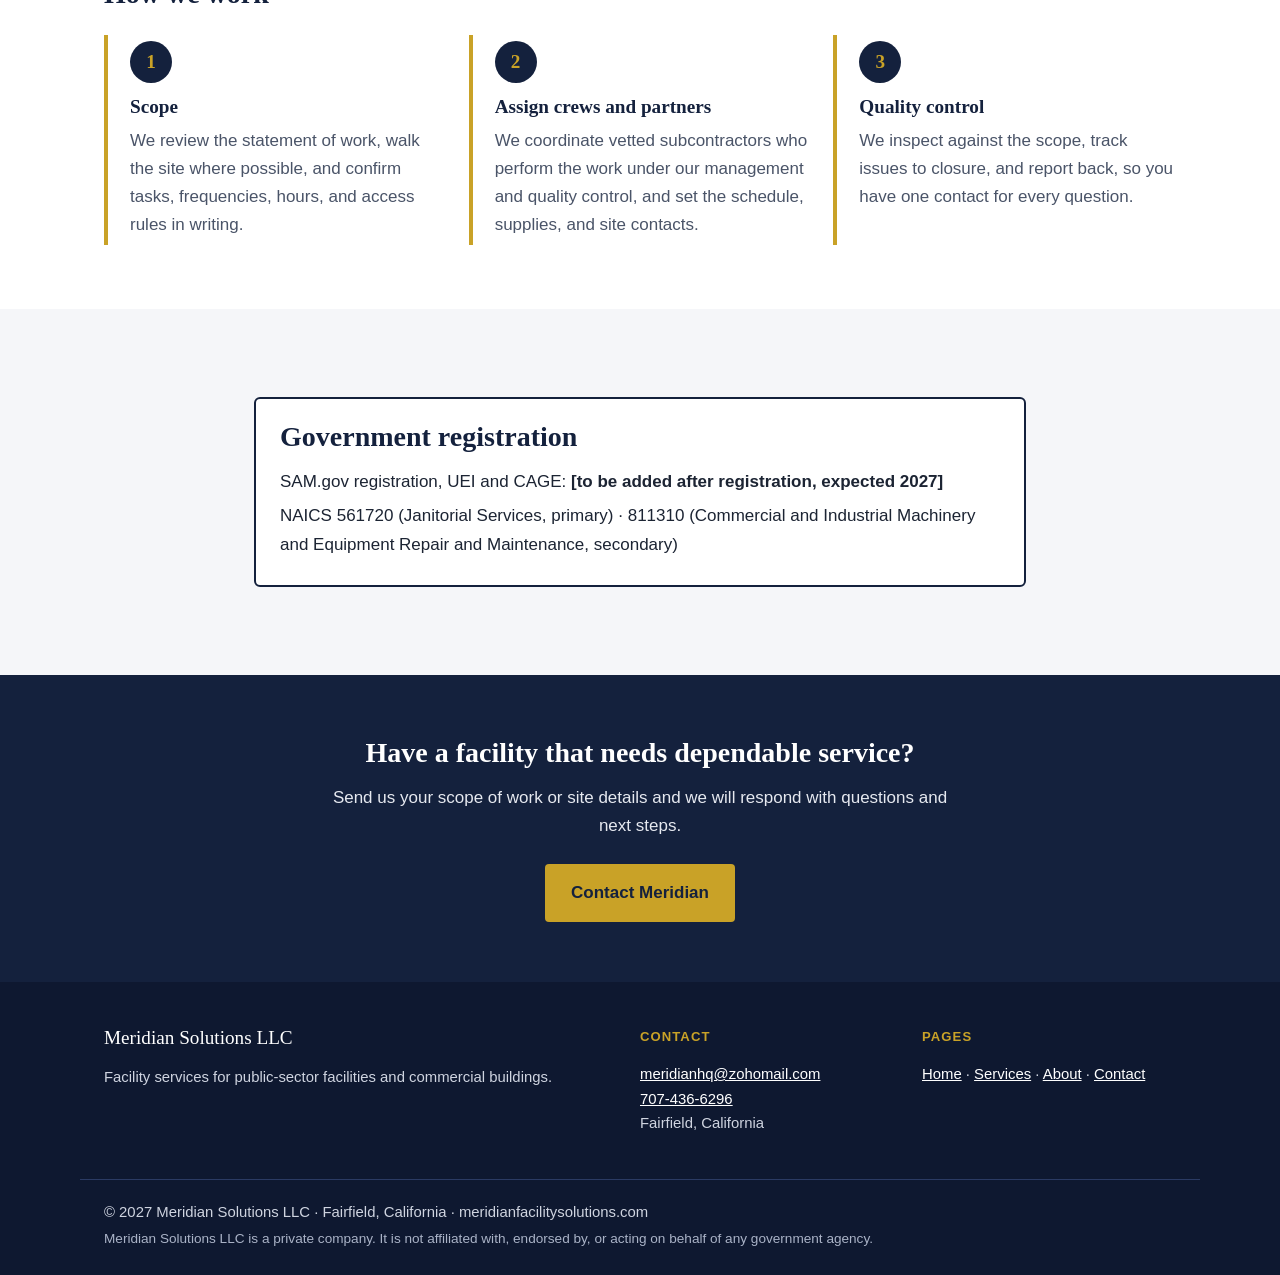
==== commit b0659d07: "Rename site branding to Meridian Solutions LLC" ====
--- a/index.html
+++ b/index.html
@@ -3,15 +3,15 @@
 <head>
 <meta charset="utf-8">
 <meta name="viewport" content="width=device-width, initial-scale=1">
-<title>Meridian Facility Solutions | Facility Services for Public-Sector and Commercial Buildings</title>
-<meta name="description" content="Meridian Facility Solutions, based in Fairfield, California, manages janitorial and facility services for public-sector facilities and commercial buildings under one point of accountability.">
+<title>Meridian Solutions LLC | Facility Services for Public-Sector and Commercial Buildings</title>
+<meta name="description" content="Meridian Solutions LLC, based in Fairfield, California, manages janitorial and facility services for public-sector facilities and commercial buildings under one point of accountability.">
 <link rel="stylesheet" href="style.css">
 </head>
 <body>
 <a class="skip" href="#main">Skip to main content</a>
 <header class="site-header">
   <div class="wrap header-inner">
-    <a class="brand" href="index.html">Meridian <span>Facility Solutions</span></a>
+    <a class="brand" href="index.html">Meridian <span>Solutions LLC</span></a>
     <nav aria-label="Main navigation">
       <ul class="nav">
         <li><a href="index.html" aria-current="page">Home</a></li>
@@ -28,7 +28,7 @@
       <p class="eyebrow">Fairfield, California &middot; Launching January 2027</p>
       <h1>One point of accountability for your facility services</h1>
       <p class="tagline">Serving Solano County and Northern California.</p>
-      <p class="lead">Meridian Facility Solutions plans, manages, and inspects janitorial and facility services for public-sector facilities, public buildings, and commercial properties, so you deal with one company instead of many.</p>
+      <p class="lead">Meridian Solutions LLC plans, manages, and inspects janitorial and facility services for public-sector facilities, public buildings, and commercial properties, so you deal with one company instead of many.</p>
       <div class="hero-actions">
         <a class="btn btn-gold" href="contact.html">Request a conversation</a>
         <a class="btn btn-outline" href="services.html">View services</a>
@@ -122,10 +122,8 @@
 <footer class="site-footer">
   <div class="wrap footer-grid">
     <div>
-      <p class="footer-brand">Meridian Facility Solutions</p>
+      <p class="footer-brand">Meridian Solutions LLC</p>
       <p>Facility services for public-sector facilities and commercial buildings.</p>
-      <!-- PLACEHOLDER: After the LLC is formed, add the legal entity name here (e.g., "Meridian Facility Solutions is a trade name of [LEGAL ENTITY NAME]"). -->
-      <p class="ph-inline">[Placeholder: legal entity name, to be added after formation]</p>
     </div>
     <div>
       <p class="footer-head">Contact</p>
@@ -139,8 +137,8 @@
     </div>
   </div>
   <div class="wrap footer-bottom">
-    <p>&copy; 2027 Meridian Facility Solutions &middot; Fairfield, California &middot; meridianfacilitysolutions.com</p>
-    <p class="disclaimer">Meridian Facility Solutions is a private company. It is not affiliated with, endorsed by, or acting on behalf of any government agency.</p>
+    <p>&copy; 2027 Meridian Solutions LLC &middot; Fairfield, California &middot; meridianfacilitysolutions.com</p>
+    <p class="disclaimer">Meridian Solutions LLC is a private company. It is not affiliated with, endorsed by, or acting on behalf of any government agency.</p>
   </div>
 </footer>
 </body>
--- a/style.css
+++ b/style.css
@@ -1,4 +1,4 @@
-/* Meridian Facility Solutions - shared stylesheet */
+/* Meridian Solutions LLC - shared stylesheet */
 :root{--navy:#14213d;--navy-2:#1f3160;--gold:#c9a227;--gold-light:#f6efd6;--ink:#1c2433;--muted:#4a5468;--line:#d8dce5;--bg-alt:#f5f6f9}
 *{box-sizing:border-box}
 html{scroll-behavior:smooth}
